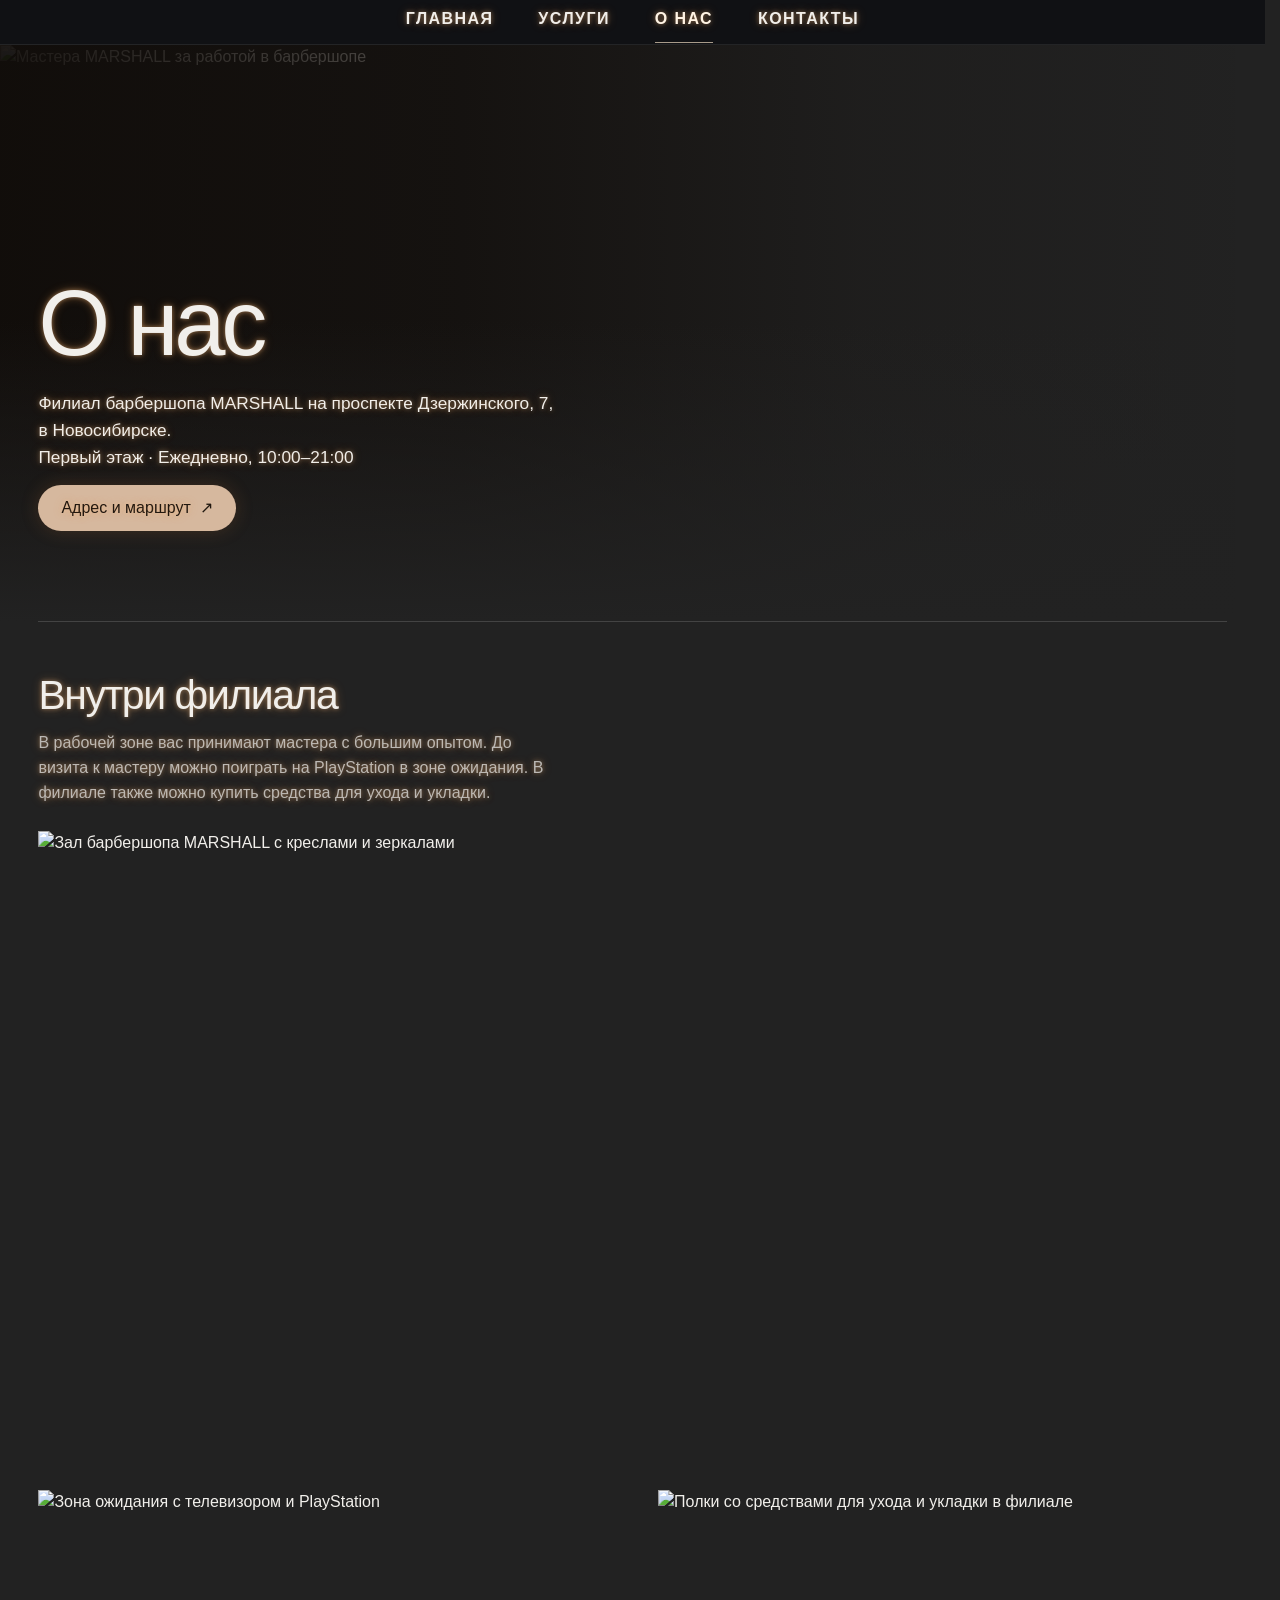
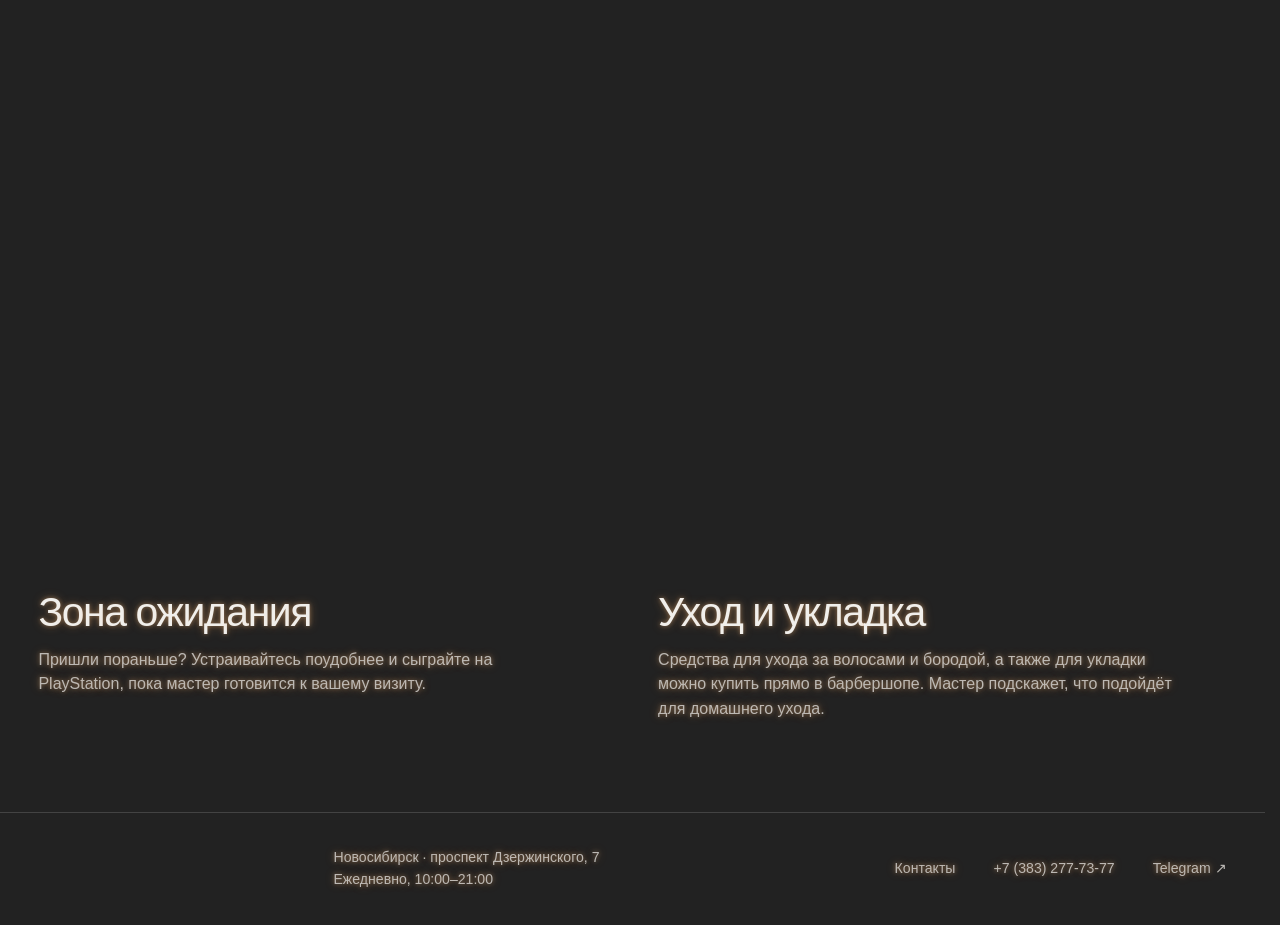
==== about.html @ fc2ad83c "Add MARSHALL website pages and styles" ====
<!doctype html>
<html lang="ru">
<head>
  <meta charset="utf-8">
  <meta name="viewport" content="width=device-width, initial-scale=1">
  <meta name="description" content="Барбершоп MARSHALL на проспекте Дзержинского, 7 в Новосибирске.">
  <meta name="theme-color" content="#080909">
  <title>О нас · MARSHALL</title>
  <link rel="stylesheet" href="style.css?v=29">
  <link rel="stylesheet" href="home.css?v=20">
  <link rel="stylesheet" href="about.css?v=2">
  <script src="reading-glow.js?v=2" defer></script>
</head>
<body class="about-page">
  <a class="skip" href="#main">К содержанию</a>
  
  <header class="header">
    <div class="shell header-inner">
      <a class="brand" href="index.html">MARSHALL<span aria-hidden="true">.</span></a>
      <nav class="nav" aria-label="Основная навигация"><a href="index.html">Главная</a><a href="services.html">Услуги</a><a href="about.html" aria-current="page">О нас</a><a href="contacts.html">Контакты</a></nav>
    </div>
  </header>
  
  <main id="main">
  <section class="about-visit" aria-labelledby="about-title">
    <img class="about-cover" src="assets/about-team.webp" alt="Мастера MARSHALL за работой в барбершопе" width="1471" height="976" fetchpriority="high">
    <div class="shell page-intro">
      <h1 id="about-title">О нас</h1>
      <p>Филиал барбершопа MARSHALL на проспекте Дзержинского, 7, в Новосибирске.<br>Первый этаж · Ежедневно, 10:00–21:00</p>
      <div class="visit-actions"><a class="button" href="contacts.html">Адрес и маршрут <span aria-hidden="true">↗</span></a></div>
    </div>
  </section>
  <section class="section shell about-interior" aria-labelledby="inside-title">
    <div class="section-head"><h2 id="inside-title">Внутри филиала</h2></div>
    <p>В рабочей зоне вас принимают мастера с большим опытом. До визита к мастеру можно поиграть на PlayStation в зоне ожидания. В филиале также можно купить средства для ухода и укладки.</p>
    <img class="about-room" src="assets/about-interior.webp" alt="Зал барбершопа MARSHALL с креслами и зеркалами" width="1359" height="966" loading="lazy">
    <div class="about-gallery">
      <figure>
        <img src="assets/about-lounge.webp" alt="Зона ожидания с телевизором и PlayStation" width="691" height="1080" loading="lazy">
        <figcaption><h3>Зона ожидания</h3><p>Пришли пораньше? Устраивайтесь поудобнее и сыграйте на PlayStation, пока мастер готовится к вашему визиту.</p></figcaption>
      </figure>
      <figure>
        <img src="assets/about-care.webp" alt="Полки со средствами для ухода и укладки в филиале" width="763" height="1070" loading="lazy">
        <figcaption><h3>Уход и укладка</h3><p>Средства для ухода за волосами и бородой, а также для укладки можно купить прямо в барбершопе. Мастер подскажет, что подойдёт для домашнего ухода.</p></figcaption>
      </figure>
    </div>
  </section>
</main>
  <footer class="footer material-scene">
    <div class="shell footer-inner">
      <a class="brand" href="index.html">MARSHALL<span aria-hidden="true">.</span></a>
      <p>Новосибирск · проспект Дзержинского, 7<br>Ежедневно, 10:00–21:00</p>
      <nav aria-label="Контакты"><a href="contacts.html">Контакты</a><a href="tel:+73832777377">+7 (383) 277-73-77</a><a href="https://t.me/dzerjinskogo7">Telegram <span aria-hidden="true">↗</span></a></nav>
    </div>
  </footer>
</body>
</html>
---- style.css ----
@font-face {
  font-family: Inter;
  src: url("assets/inter.woff2") format("woff2");
  font-weight: 100 900;
  font-display: swap;
}
:root {
  color-scheme: dark;
  --bg: #050505;
  --ink: #f1efeb;
  --muted: #bcb9b5;
  --accent: #e5dfd6;
  --rule: #33312e;
  --display-size: clamp(36px, 7.2vw, 116px);
  --section-size: clamp(27px, 3.2vw, 48px);
  --lead-size: clamp(1rem, 1.35vw, 1.22rem);
  --edge: clamp(16px, 3vw, 48px);
  font-family: Inter, "Segoe UI", sans-serif;
}
*, *::before, *::after { box-sizing: border-box; }
html { scrollbar-gutter: stable; scroll-padding-top: 45px; }
body {
  margin: 0;
  background: var(--bg);
  color: var(--ink);
  font-size: 1rem;
  line-height: 1.55;
}
h1, h2, h3, p { margin: 0; }
a { color: inherit; text-decoration: none; }
:is(a[href]:not(.skip), button:enabled, summary):is(:hover, :focus-visible) {
  color: #fff4dd;
  text-shadow: 0 0 4px #ffd394b3, 0 0 12px #ffaa5299, 0 0 20px #e5833b66;
}
:is(a, button, summary):focus-visible { outline: 2px solid #eee; outline-offset: 5px; }
@media (prefers-reduced-motion: no-preference) {
  :is(a[href]:not(.skip), button:enabled, summary) {
    transition: color 160ms ease-out, text-shadow 160ms ease-out;
  }
}
img { display: block; width: 100%; }
[id] { scroll-margin-top: 20px; }
.shell { width: min(100% - 2 * var(--edge), 1480px); margin-inline: auto; }
.section { padding-block: clamp(48px, 7vw, 112px); }
.skip { position: fixed; z-index: 5; top: 12px; left: 12px; padding: 10px; background: var(--ink); color: var(--bg); transform: translateY(-160%); }
.skip:focus { transform: none; }

.header {
  position: sticky;
  top: 0;
  z-index: 4;
  background: #101114;
  border-bottom: 1px solid #ffffff14;
}
.footer-inner { display: flex; align-items: center; justify-content: space-between; gap: 20px; min-height: 76px; }
.header-inner {
  display: grid;
  grid-template-columns: minmax(0, 1fr) auto minmax(0, 1fr);
  align-items: start;
  min-height: 44px;
}
.header .brand { grid-area: 1 / 1; align-self: center; justify-self: start; }
.brand { font-size: 1.12rem; font-weight: 350; letter-spacing: -.04em; }
.brand span { display: none; }
.nav, .footer nav { display: flex; flex-wrap: wrap; gap: 6px clamp(16px, 3vw, 38px); }
.header .nav { grid-area: 1 / 2; justify-content: center; column-gap: clamp(20px, 3.5vw, 48px); }
.footer a { padding-block: 10px; font-weight: 400; }
.nav a {
  padding-block: 7px 10px;
  border-bottom: 1px solid transparent;
  color: var(--ink);
  font-weight: 600;
  letter-spacing: .09em;
  text-transform: uppercase;
}
.nav a[aria-current] {
  border-bottom-color: #a89b8a;
  color: #fff4e5;
  text-shadow: 0 0 10px #ecac6466;
}
.footer { border-top: 1px solid var(--rule); padding-block: 18px; }
.footer p, .footer nav { color: var(--muted); font-size: .88rem; }
.text-link, .button { display: inline-flex; align-items: center; min-height: 44px; gap: 10px; }
.text-link { text-underline-offset: 5px; }
.text-link:hover { text-decoration: underline; }
.button, .visit-actions .text-link {
  display: inline-flex;
  align-items: center;
  justify-content: center;
  min-height: 46px;
  gap: 9px;
  padding: 10px 22px;
  border: 1px solid transparent;
  border-radius: 999px;
  background: #d6b89e;
  color: #20170f;
  text-shadow: none;
  box-shadow: 0 0 18px #b26c363b;
}
.visit-actions .text-link {
  border-color: #a0703d;
  background: #100d0a;
  color: #f1dfc7;
}
:is(.button, .visit-actions .text-link):is(:hover, :focus-visible) {
  border-color: #deb47f;
  background: #efdbc1;
  color: #20170f;
  text-shadow: none;
  text-decoration: none;
  box-shadow: 0 0 26px #d890526b;
}
.visit-actions .text-link:is(:hover, :focus-visible) {
  background: #24180f;
  color: #fff0d8;
}
@media (prefers-reduced-motion: no-preference) {
  .button, .visit-actions .text-link {
    transition: background-color 160ms ease-out, color 160ms ease-out, box-shadow 160ms ease-out, border-color 160ms ease-out;
  }
}

.hero { position: relative; display: grid; align-items: end; min-height: 100svh; isolation: isolate; }
.hero img { position: absolute; inset: 0; height: 100%; object-fit: cover; object-position: center; z-index: -2; }
.hero::after {
  content: "";
  position: absolute;
  inset: 0;
  z-index: -1;
  background: linear-gradient(0deg, #050505ba, transparent 27%);
}
.hero h1 {
  margin: 0 var(--edge) clamp(28px, 5vh, 70px);
  width: max-content;
  font-size: clamp(50px, 9.5vw, 162px);
  font-weight: 200;
  line-height: .94;
  letter-spacing: -.075em;
}

.page-intro { margin-bottom: clamp(30px, 5vw, 72px); }
.page-intro h1, .home-intro h2, .feature-head h3 {
  font-size: var(--display-size);
  font-weight: 320;
  line-height: .96;
  letter-spacing: -.045em;
}
.page-intro h1, .feature-head h3 {
  text-transform: uppercase;
}
.section-head h2, .team-section h2, .master-body h3, .visit h2, .visit-copy h2, .perm-panel h2, .questions h2 {
  font-size: var(--section-size);
  font-weight: 480;
  line-height: 1.12;
  letter-spacing: -.035em;
}
.page-intro p, .feature-head p, .master-body > p, .visit p, .perm-panel p, .question-list p { color: var(--muted); }
.page-intro p, .home-intro p, .feature-head p { font-size: var(--lead-size); }
.page-intro p { max-width: 55ch; margin-top: 22px; }
.section-head, .perm-panel { display: flex; flex-wrap: wrap; align-items: end; justify-content: space-between; gap: 16px 30px; }
.services-gallery .section-head { margin-bottom: clamp(34px, 5vw, 72px); }
.service-feature + .service-feature { margin-top: clamp(56px, 9vw, 148px); }
.feature-head {
  display: grid;
  grid-template-columns: minmax(0, 1.75fr) minmax(230px, .68fr);
  align-items: end;
  gap: 22px clamp(24px, 6vw, 96px);
  margin-bottom: clamp(18px, 3vw, 40px);
}
.feature-head p { max-width: 32ch; }
.service-photo img { height: clamp(350px, 78svh, 920px); object-fit: cover; }
.scissor-cut img { object-position: 58% 38%; }
.beard img { object-position: center 46%; }
.curl-profile img { object-position: 63% 32%; }
.image-note { color: #a9a5a0; font-size: .85rem; padding-top: 16px; }

.master-profiles { display: grid; gap: clamp(36px, 7vw, 100px); }
.team-section { border-top: 1px solid var(--rule); }
.master { display: grid; grid-template-columns: minmax(0, 1fr) minmax(0, 1.2fr); align-items: center; gap: clamp(22px, 7vw, 96px); }
.portrait { position: relative; overflow: hidden; aspect-ratio: 1 / 1.18; max-width: 560px; --offset: -27%; }
.portrait--maryam { --offset: -24%; }
.portrait img { position: absolute; top: 0; left: -6%; width: 112%; height: auto; max-width: none; transform: translateY(var(--offset)); }
.master-body h3 { margin-bottom: 12px; }
.master-body > p { margin-bottom: 18px; max-width: 44ch; }
.master-body .master-role { color: var(--accent); font-weight: 500; }
.master-body .master-achievement { border-left: 1px solid #bfaa8d; padding-left: 18px; color: var(--ink); }
.master-achievement strong { font-weight: 500; font-size: clamp(1.2rem, 2.3vw, 2rem); }
.perm-panel { border-top: 1px solid var(--rule); margin-top: clamp(32px, 6vw, 92px); padding-top: 28px; }
.perm-panel p, .visit p, .visit-copy p { margin-top: 14px; }

.price-block .section-head { margin-bottom: 25px; }
table { width: 100%; border-collapse: collapse; }
th, td { padding: 14px clamp(4px, 1vw, 15px); text-align: right; border-bottom: 1px solid var(--rule); font-weight: 400; }
th:first-child { padding-left: 0; text-align: left; }
td { color: var(--accent); font-weight: 520; white-space: nowrap; font-variant-numeric: tabular-nums; }
thead th { color: var(--muted); font-weight: 550; }
.price-action { margin-top: 12px; }
.visit, .questions { display: grid; grid-template-columns: minmax(0, .8fr) minmax(0, 1.2fr); gap: clamp(24px, 6vw, 80px); }
.visit-actions { display: flex; flex-wrap: wrap; gap: 8px 22px; margin-top: 14px; }
.map { width: 100%; min-height: 370px; border: 0; color-scheme: light; }
.question-list details { border-bottom: 1px solid var(--rule); }
.question-list summary { cursor: pointer; padding-block: 14px; font-weight: 520; }
.question-list p { padding-bottom: 16px; }
.question-list p a { text-decoration: underline; }

.reading-label {
  position: absolute;
  width: 1px;
  height: 1px;
  overflow: hidden;
  clip-path: inset(50%);
  white-space: nowrap;
  user-select: none;
}

@media (prefers-reduced-motion: no-preference) {
  .reading-letter {
    animation: reading-glow 640ms ease-out var(--glow-delay) forwards;
  }
}

@keyframes reading-glow {
  26% {
    color: #fff4dd;
    text-shadow: 0 0 3px #ffd394, 0 0 12px #ffaa52, 0 0 20px #e5833b8c;
  }
  to {
    text-shadow: 0 0 4px #ffc58c6b, 0 0 10px #ee9a4e5c;
  }
}

@media (max-width: 760px) {
  html { scroll-padding-top: 86px; }
  .header-inner { display: flex; align-items: start; flex-wrap: wrap; gap: 2px 12px; padding-block: 8px; }
  .header .nav { order: 3; width: 100%; justify-content: space-between; gap: 8px; font-size: .84rem; }
  .footer-inner { align-items: start; flex-direction: column; gap: 6px; }
  .feature-head, .visit, .questions { grid-template-columns: minmax(0, 1fr); }
  .feature-head { gap: 12px; }
  .feature-head h3 { font-size: clamp(30px, 8vw, 55px); }
  .hero img { object-position: 50% center; }
  .hero h1 { font-size: clamp(42px, 12vw, 84px); }
  .service-photo img { height: clamp(340px, 65svh, 590px); }
  .map { min-height: 300px; }
  th, td { font-size: clamp(.69rem, 2.9vw, .92rem); }
}
@media (max-width: 560px) {
  .master { grid-template-columns: minmax(0, 1fr); gap: 18px; }
  .portrait { aspect-ratio: 1.14; }
}
---- home.css ----
.home-page, .services-page {
  isolation: isolate;
  --muted: #e0dcd6;
}

.page-backdrop {
  position: fixed;
  inset: 0;
  z-index: -1;
  pointer-events: none;
  background: var(--bg);
}

.page-backdrop img {
  height: 100%;
  object-fit: cover;
  object-view-box: inset(8px 0 8px 4px);
}

.page-backdrop::after {
  content: "";
  position: absolute;
  inset: 0;
  background: linear-gradient(115deg, #080808df, #080808bf 60%, #080808d4);
}

.services-page, .about-page {
  --bg: #222222;
  --rule: #ffffff26;
}

.services-page .services { padding-top: 0; }

.services-intro {
  display: grid;
  align-items: end;
  min-height: clamp(360px, 64svh, 660px);
  padding-block: 110px clamp(48px, 8vw, 100px);
  background:
    linear-gradient(0deg, var(--bg) 0%, transparent 62%),
    linear-gradient(90deg, #070503de, #08060480 58%, #09060333),
    url("assets/services-interior.webp") center 52% / cover no-repeat;
}

.services-intro .page-intro { margin-bottom: 0; }

.services-intro h1 {
  color: #f7f3ed;
  text-transform: none;
  text-shadow: 0 0 22px #ecac6466;
}

.services-intro .page-intro p {
  color: var(--ink);
  text-shadow: 0 0 14px #ecac6440;
}

.services-page .price-block {
  border-block: 1px solid #ffffff26;
  padding-block: 32px;
}

.services-page .price-block thead th {
  border-bottom-color: #ffffff45;
  font-weight: 620;
}

.services-page .price-block tbody th,
.services-page .price-block tbody td {
  border-bottom-color: #ffffff32;
}

.services-page .price-block td {
  border-left: 1px solid #ffffff20;
}

.services-page .price-block tbody tr:nth-child(even) {
  background: #ffffff07;
}

.cover {
  position: relative;
  display: grid;
  justify-items: center;
  align-content: start;
  min-height: 100svh;
  overflow: clip;
  isolation: isolate;
  background: #151514;
}

.cover img {
  position: absolute;
  inset: 0;
  z-index: -1;
  height: 100%;
  object-fit: cover;
  object-position: 49.3% top;
}

.cover-brand {
  margin-top: max(38px, 5svh);
  text-align: center;
}

.cover h1 {
  font-size: min(12vw, 13svh, 170px);
  font-weight: 230;
  line-height: .96;
  letter-spacing: -.045em;
}

.cover-kind {
  display: block;
  margin-bottom: .25em;
  font-size: .16em;
  font-weight: 450;
  letter-spacing: .19em;
  line-height: 1.1;
}

.cover h1 {
  color: #f7f3ed;
  text-shadow: 0 0 10px #ecac6440;
}

@media (prefers-reduced-motion: no-preference) {
  .cover-brand { animation: cover-title 900ms cubic-bezier(.2, .75, .25, 1) 120ms both; }
}

@keyframes cover-title {
  from { opacity: 0; }
  to { opacity: 1; }
}

.home-intro {
  display: grid;
  grid-template-columns: minmax(0, 1.45fr) minmax(0, 1fr);
  align-items: end;
  gap: 24px clamp(28px, 6vw, 100px);
}

.home-intro p {
  max-width: 38ch;
  color: var(--muted);
}

.services-gallery {
  padding-top: 0;
}

.services-gallery .section-head {
  border-top: 1px solid #ffffff48;
  padding-top: 22px;
  margin-bottom: clamp(20px, 3vw, 44px);
}

.services-gallery .section-head h2 {
  color: var(--accent);
}

.feature-title-line {
  display: block;
  color: #d0ccc6;
}

.feature-head .feature-price { margin-top: 10px; color: var(--accent); font-weight: 500; }

.service-photo, .home-page .footer { background: var(--bg); }

.service-photo img {
  width: min(100% - 2 * var(--edge), 1480px);
  margin-inline: auto;
}

@media (min-width: 761px) {
  .home-page .cover { min-height: calc(100svh - 45px); }
  .cover-brand { margin-top: 11px; }
  .feature-head { grid-template-columns: minmax(0, 1fr) minmax(210px, 27%); }
  .feature-head > div { justify-self: end; padding-bottom: .2em; }
  .service-photo img { height: auto; }
}

@media (max-width: 760px) {
  .cover-brand { margin-top: 7svh; }
  .home-intro { grid-template-columns: minmax(0, 1fr); }
}
---- about.css ----
.about-visit {
  position: relative;
  isolation: isolate;
  display: grid;
  align-items: end;
  min-height: clamp(390px, 64svh, 660px);
  padding-block: 72px clamp(48px, 7vw, 94px);
}

.about-cover, .about-visit::before {
  position: absolute;
  inset: 0;
}

.about-cover {
  height: 100%;
  object-fit: cover;
  object-position: center 57%;
  z-index: -2;
}

.about-visit::before {
  content: "";
  z-index: -1;
  background:
    linear-gradient(0deg, var(--bg), transparent 52%),
    linear-gradient(90deg, #100c09f0, #100c09ba 36%, #100c0933 68%, transparent);
}

.about-visit .page-intro { margin-bottom: 0; }
.about-visit h1 {
  text-transform: none;
  text-shadow: 0 0 22px #ecac6466;
}
.about-visit .page-intro p { color: var(--ink); }

.about-interior {
  border-top: 1px solid var(--rule);
  padding-top: clamp(28px, 4vw, 64px);
}

.about-interior > p, .about-gallery p {
  max-width: 58ch;
  margin-top: 12px;
  color: var(--muted);
}

.about-room {
  height: auto;
  aspect-ratio: 2 / 1;
  object-fit: cover;
  margin-top: 26px;
}

.about-gallery {
  display: grid;
  grid-template-columns: repeat(2, minmax(0, 1fr));
  gap: clamp(20px, 4vw, 56px);
  margin-top: clamp(32px, 5vw, 72px);
}

.about-gallery figure { margin: 0; }
.about-gallery img {
  height: auto;
  aspect-ratio: 5 / 6;
  object-fit: cover;
}
.about-gallery figcaption { padding-top: 18px; }
.about-gallery h3 {
  font-size: var(--section-size);
  font-weight: 480;
  line-height: 1.12;
  letter-spacing: -.035em;
}

@media (max-width: 640px) {
  .about-gallery { grid-template-columns: minmax(0, 1fr); }
}
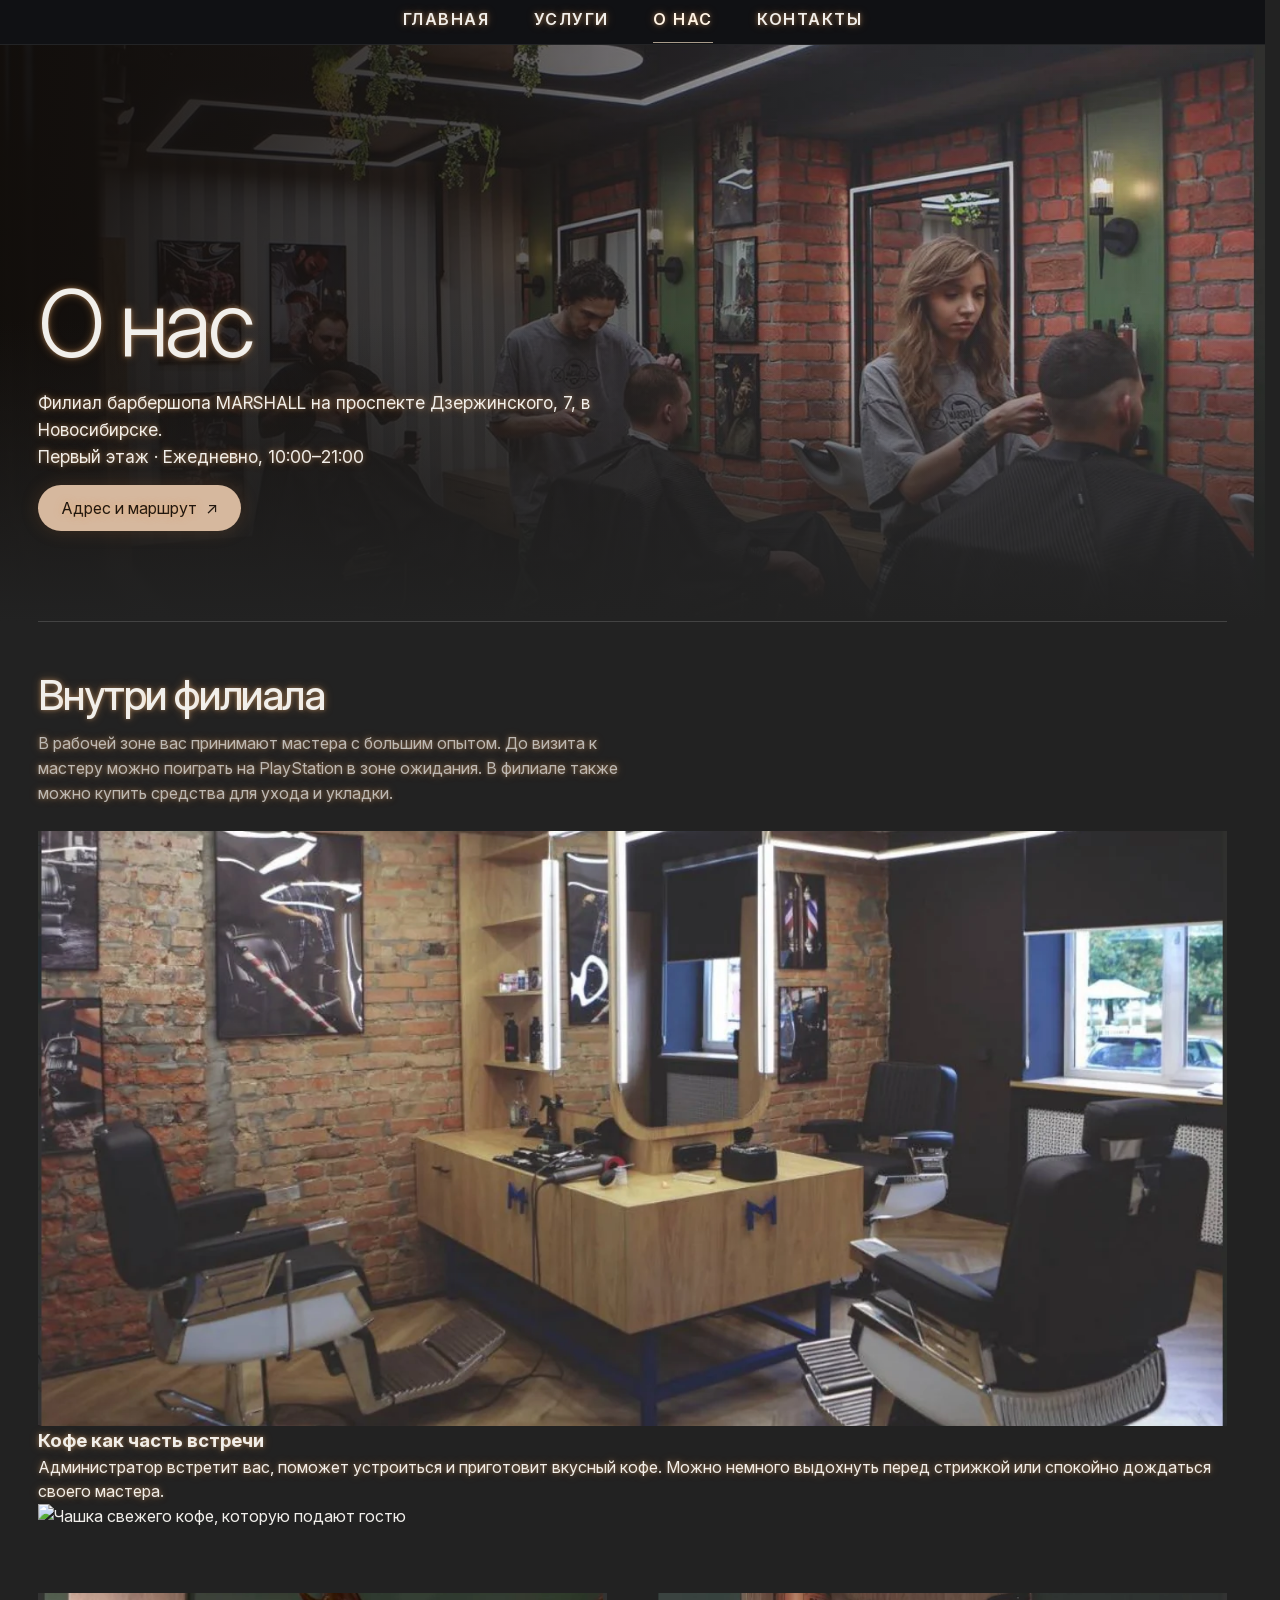
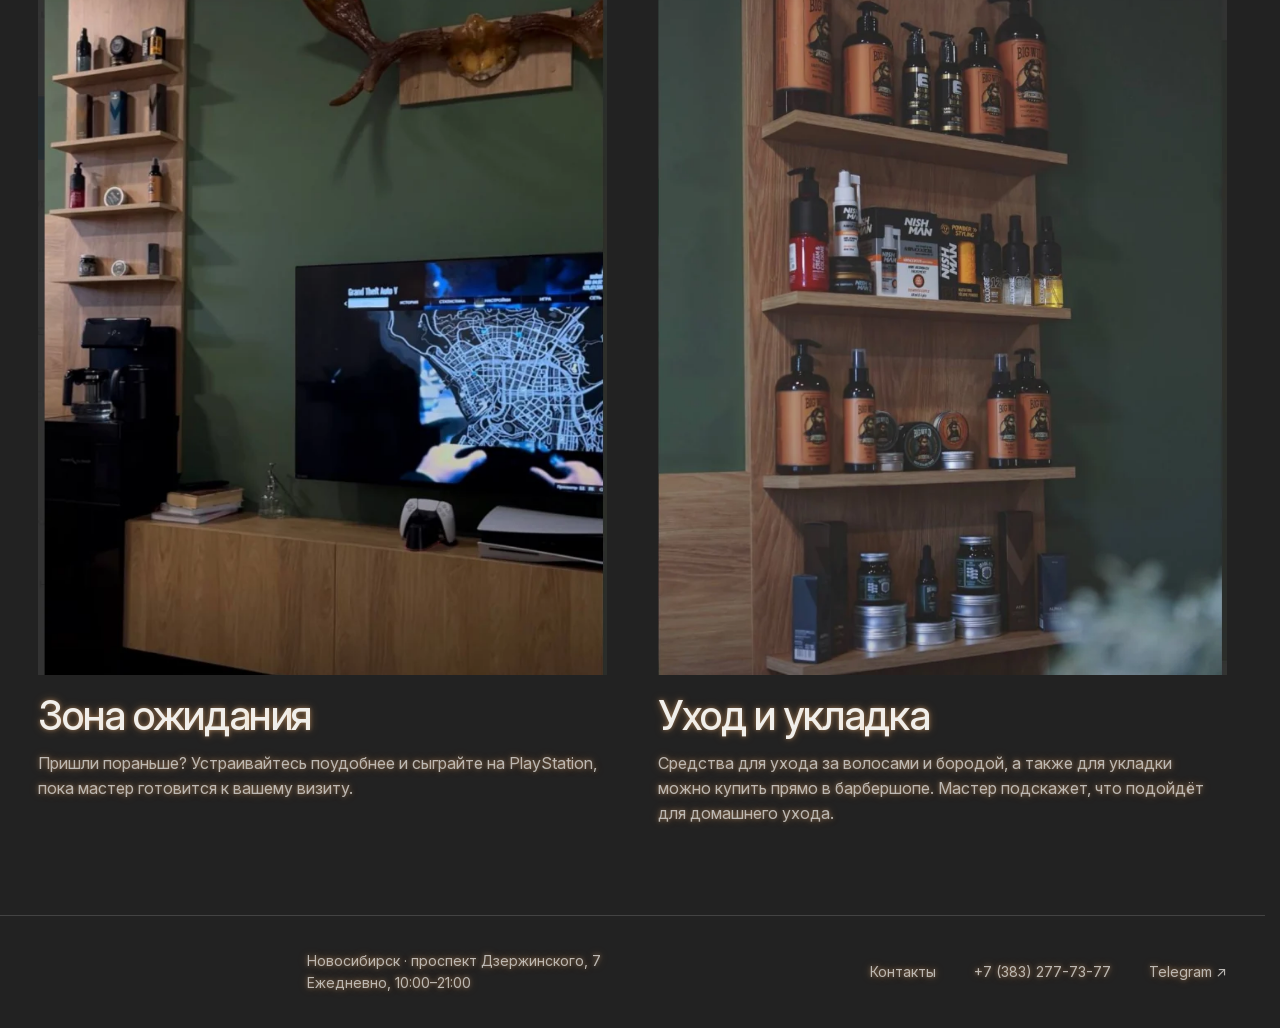
==== commit a503cde5: "Add coffee and welcome section" ====
--- a/about.html
+++ b/about.html
@@ -34,6 +34,13 @@
     <div class="section-head"><h2 id="inside-title">Внутри филиала</h2></div>
     <p>В рабочей зоне вас принимают мастера с большим опытом. До визита к мастеру можно поиграть на PlayStation в зоне ожидания. В филиале также можно купить средства для ухода и укладки.</p>
     <img class="about-room" src="assets/about-interior.webp" alt="Зал барбершопа MARSHALL с креслами и зеркалами" width="1359" height="966" loading="lazy">
+    <div class="about-coffee">
+      <div class="about-coffee-copy">
+        <h3>Кофе как часть встречи</h3>
+        <p>Администратор встретит вас, поможет устроиться и приготовит вкусный кофе. Можно немного выдохнуть перед стрижкой или спокойно дождаться своего мастера.</p>
+      </div>
+      <img src="https://images.unsplash.com/photo-1770123024494-776bc2d3836b?auto=format&amp;fit=crop&amp;w=1400&amp;q=85" alt="Чашка свежего кофе, которую подают гостю" loading="lazy">
+    </div>
     <div class="about-gallery">
       <figure>
         <img src="assets/about-lounge.webp" alt="Зона ожидания с телевизором и PlayStation" width="691" height="1080" loading="lazy">
@@ -55,3 +62,4 @@
   </footer>
 </body>
 </html>
+
